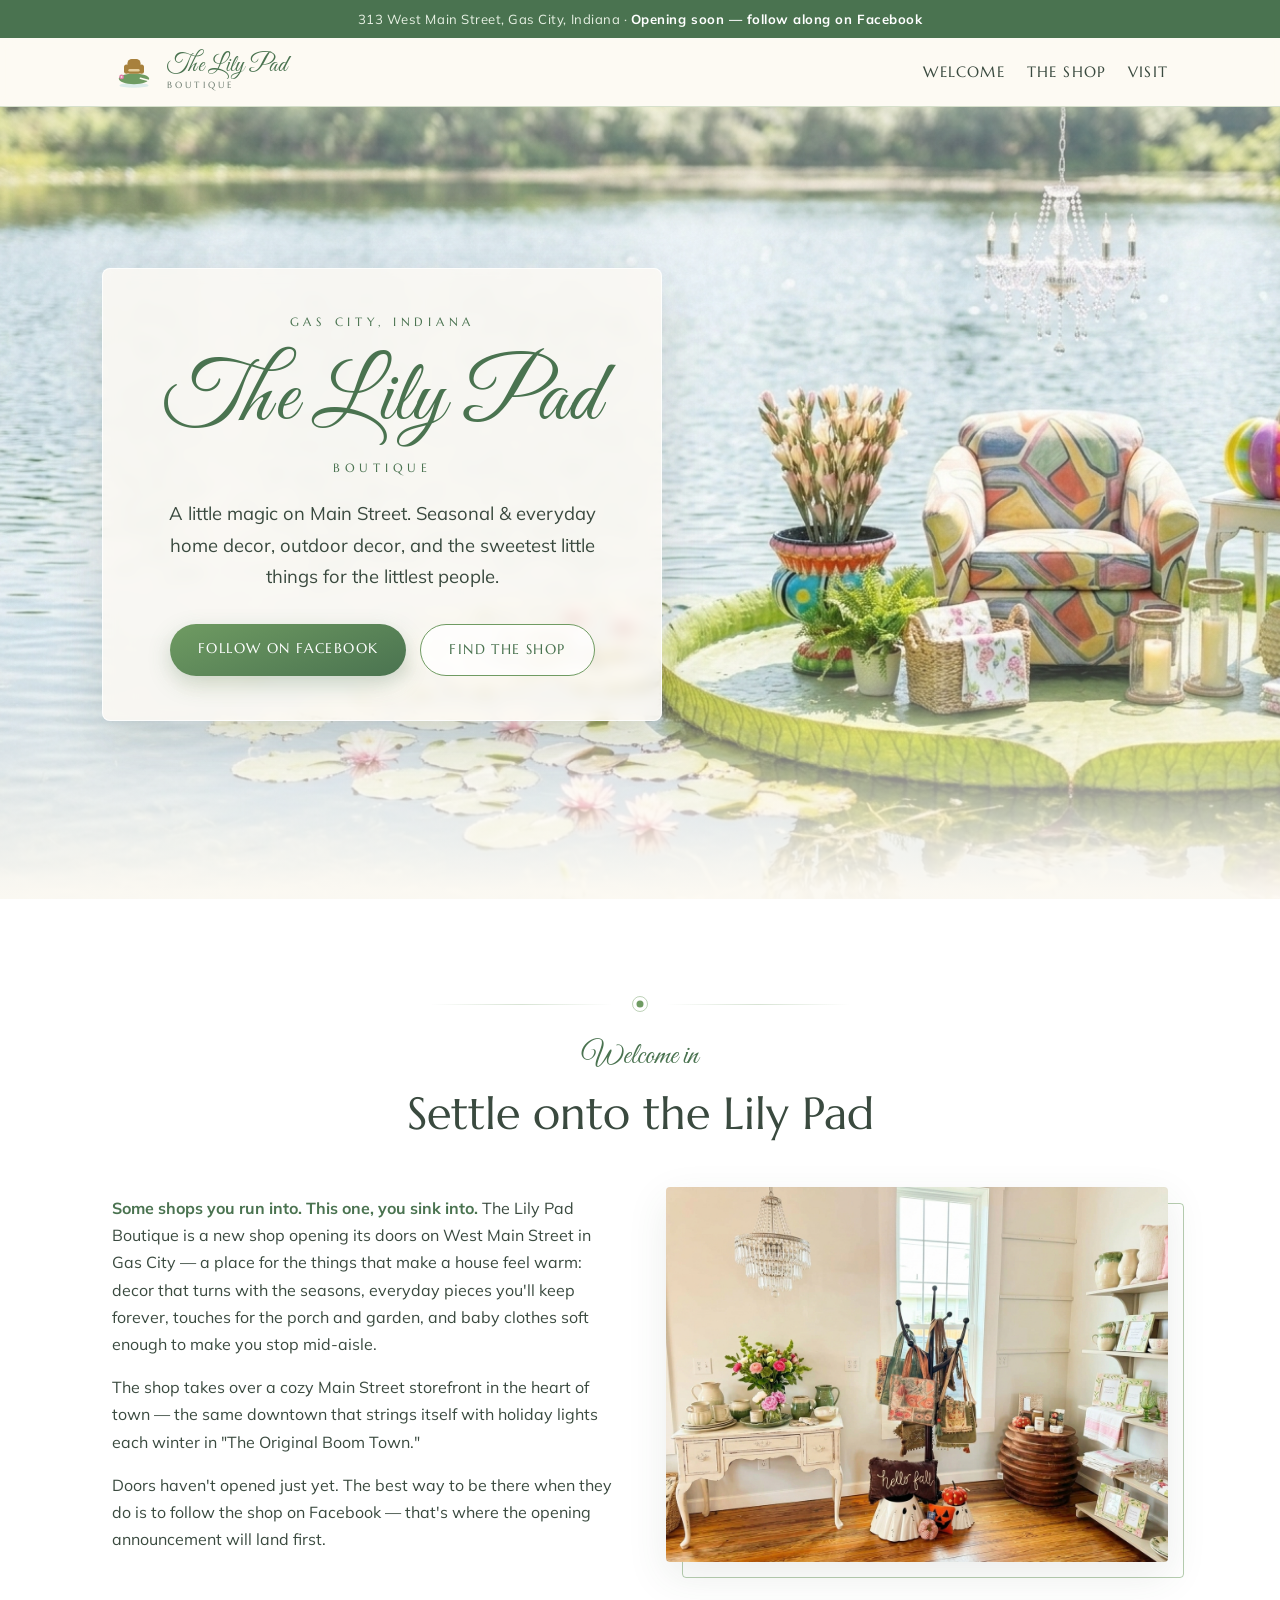
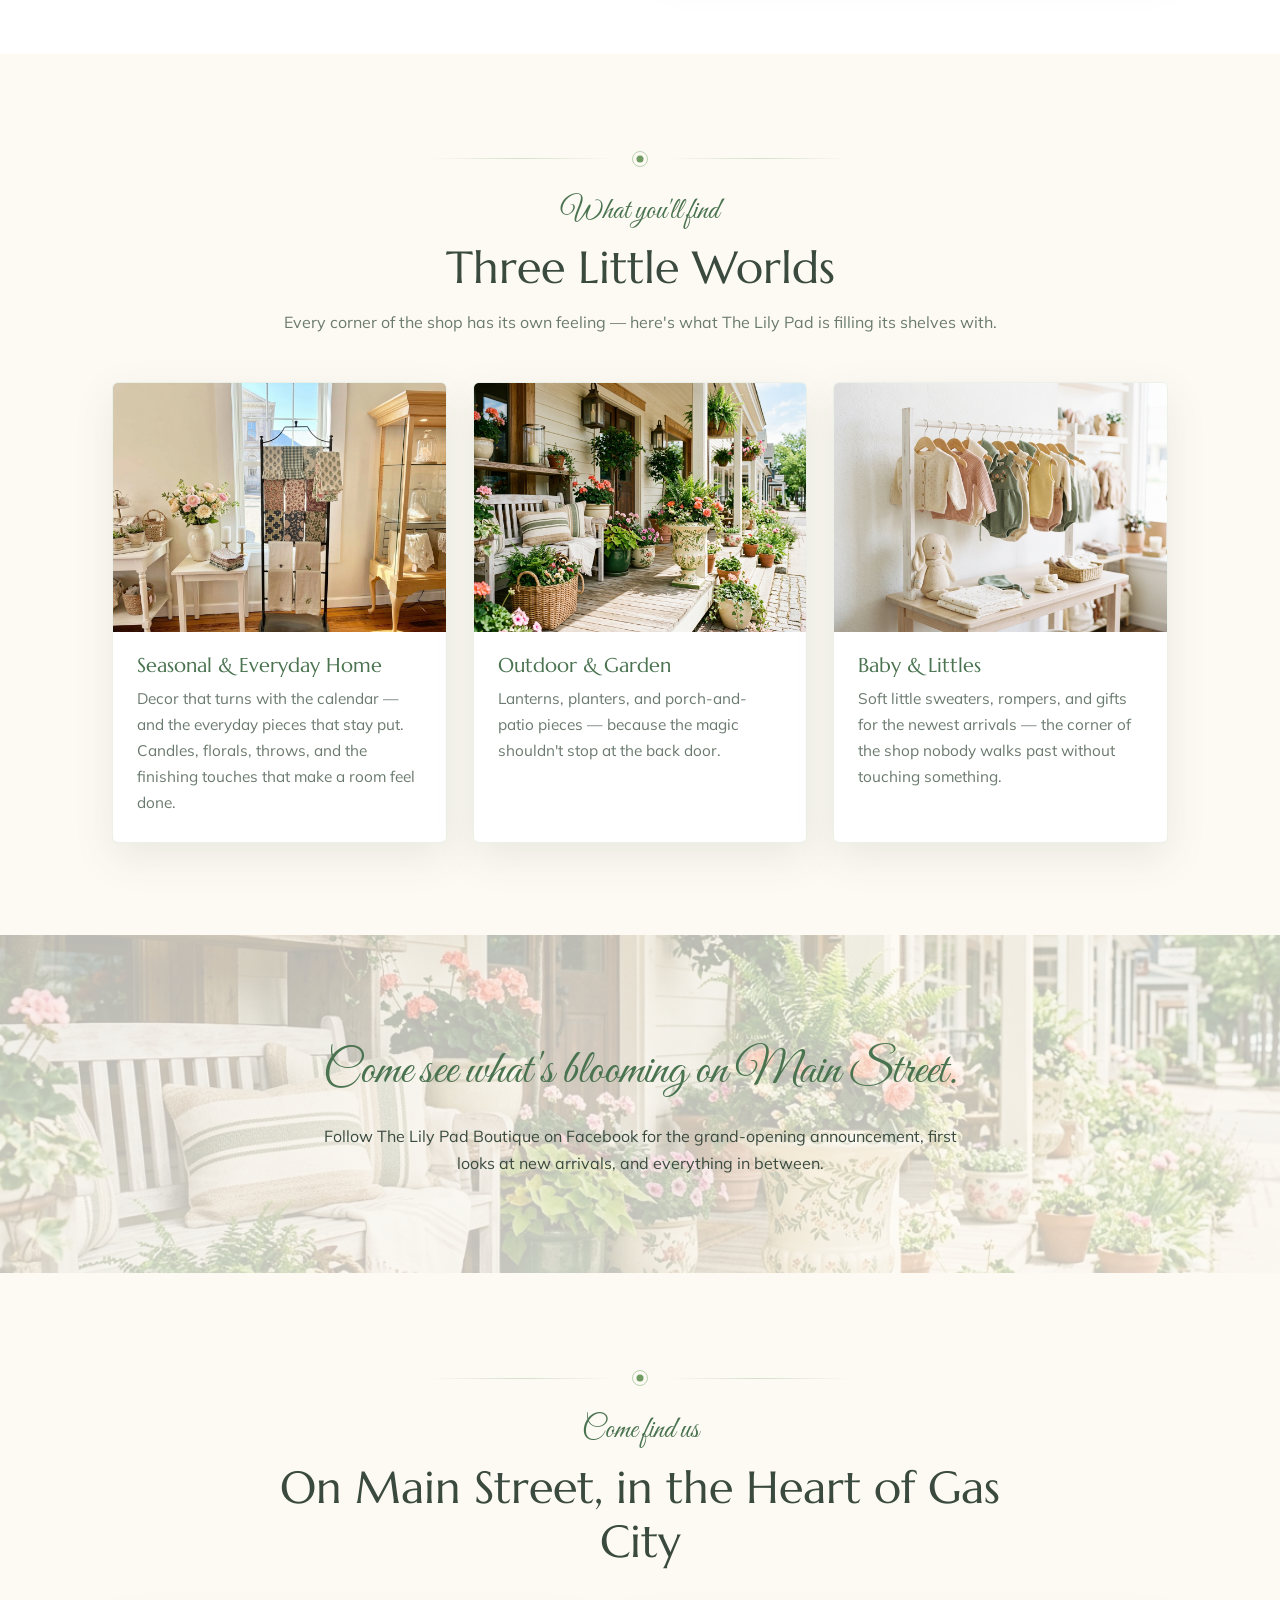
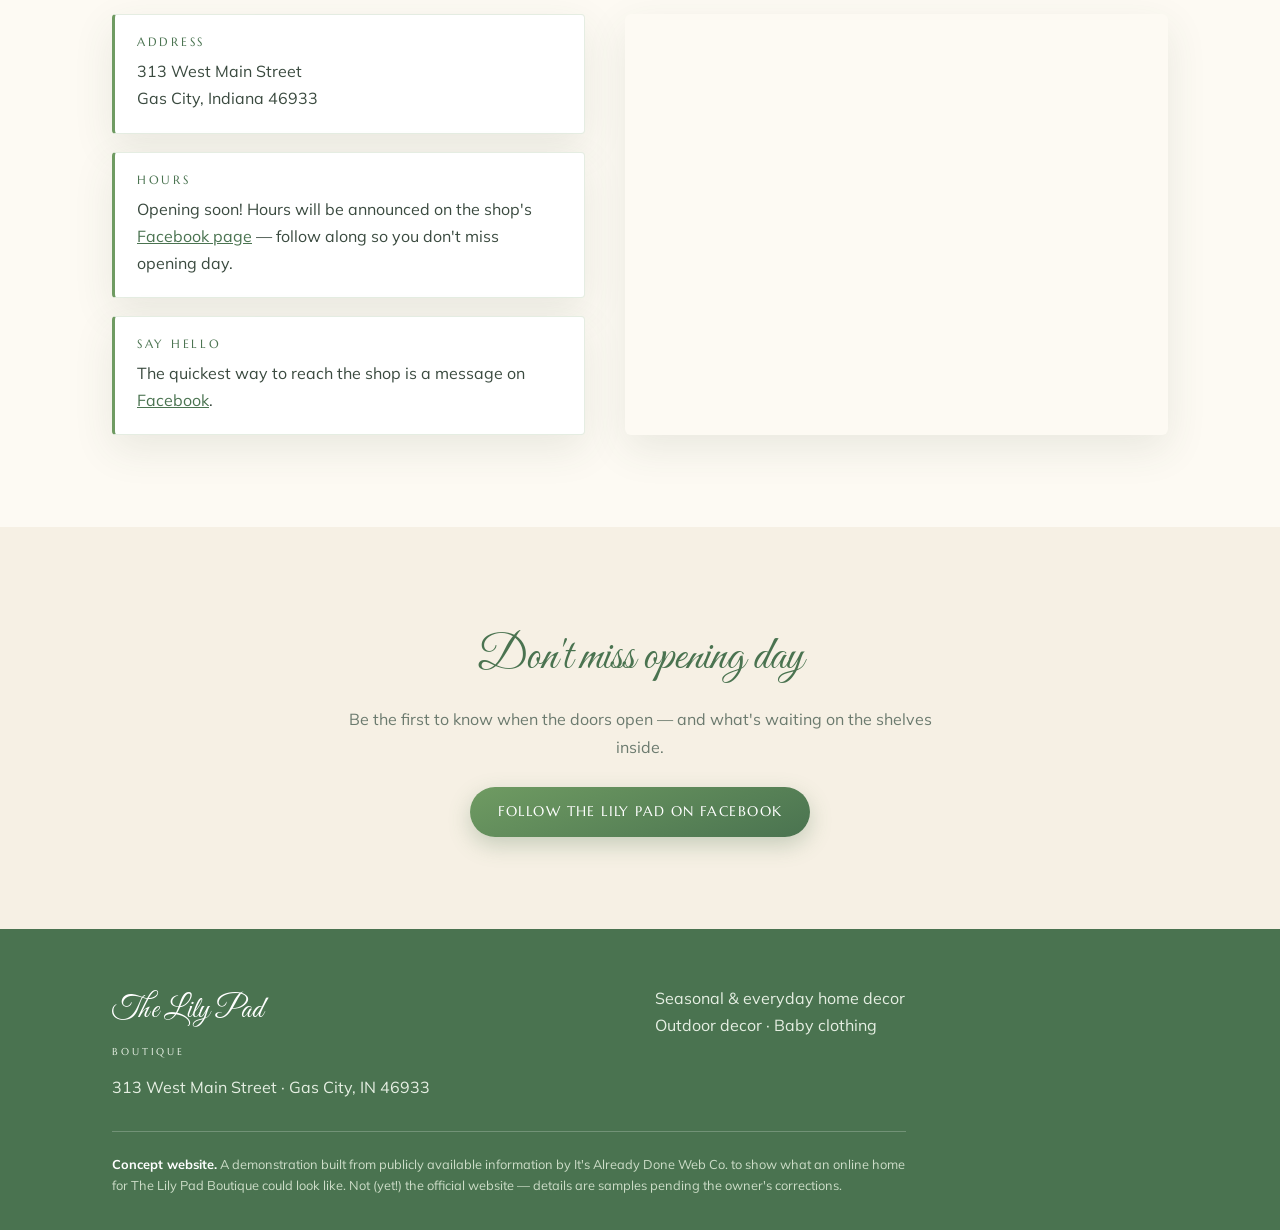
==== light/index.html @ 35f57272 "Add "sunlit pond" light variant at /light/ Second design of the same one-page site for Jennifer to c" ====
<!DOCTYPE html>
<html lang="en">
<head>
<meta charset="UTF-8">
<meta name="viewport" content="width=device-width, initial-scale=1.0">
<meta name="robots" content="noindex, nofollow">
<title>The Lily Pad Boutique — Gas City, Indiana</title>
<meta name="description" content="Seasonal and everyday home decor, outdoor decor, and baby clothing on Main Street in Gas City, Indiana.">
<link rel="preconnect" href="https://fonts.googleapis.com">
<link rel="preconnect" href="https://fonts.gstatic.com" crossorigin>
<link href="https://fonts.googleapis.com/css2?family=Great+Vibes&family=Marcellus&family=Mulish:wght@400;600;700&display=swap" rel="stylesheet">
<link rel="stylesheet" href="css/style.css">
</head>
<body>

<div class="topbar">
  <span class="addr">313 West Main Street, Gas City, Indiana</span><span class="dot" aria-hidden="true">&nbsp;·&nbsp;</span><strong>Opening soon — follow along on Facebook</strong>
</div>

<header class="site">
  <div class="wrap site-inner">
    <a class="brand" href="#top">
      <svg class="brand-mark" width="44" height="44" viewBox="0 0 44 44" fill="none" aria-hidden="true">
        <ellipse cx="22" cy="35.4" rx="14.5" ry="2.4" fill="#bcdde2" opacity=".5"/>
        <path d="M22 23.4c8.4 0 15.2 2.4 15.2 5.4S30.4 34.2 22 34.2 6.8 31.8 6.8 28.8s6.8-5.4 15.2-5.4z" fill="#6f9b62"/>
        <path d="M36.6 30.6 28.4 28.2" stroke="#fdfaf3" stroke-width="1.6" stroke-linecap="round"/>
        <g fill="#a8813c">
          <rect x="15.4" y="9" width="13.2" height="11.6" rx="4.4"/>
          <rect x="12" y="14.6" width="5" height="9.2" rx="2.5"/>
          <rect x="27" y="14.6" width="5" height="9.2" rx="2.5"/>
          <rect x="15.2" y="18.2" width="13.6" height="5.6" rx="2.2"/>
        </g>
        <rect x="16.4" y="19" width="11.2" height="2.4" rx="1.2" fill="#e6cf9d"/>
        <circle cx="9.6" cy="26.9" r="2.4" fill="#e07fa8"/>
        <circle cx="9.6" cy="26.9" r=".9" fill="#f9e2ec"/>
      </svg>
      <span class="brand-name">
        <span class="script">The Lily Pad</span>
        <small>Boutique</small>
      </span>
    </a>
    <nav class="main" aria-label="Main">
      <a href="#story">Welcome</a>
      <a href="#collections">The Shop</a>
      <a href="#visit">Visit</a>
    </nav>
  </div>
</header>

<main id="top">

  <div class="hero">
    <div class="bg" role="img" aria-label="An armchair and home decor arranged on a giant lily pad on a sunlit pond, with a crystal chandelier hanging above"></div>
    <div class="scrim"></div>
    <div class="petals" aria-hidden="true"><i></i><i></i><i></i><i></i><i></i><i></i><i></i></div>
    <div class="hero-inner">
      <p class="kicker">Gas City, Indiana</p>
      <h1><span class="script">The Lily Pad</span></h1>
      <p class="kicker" style="margin-top:6px">Boutique</p>
      <p class="sub">A little magic on Main Street. Seasonal &amp; everyday home decor, outdoor decor, and the sweetest little things for the littlest people.</p>
      <div class="cta-row">
        <a class="btn btn-leaf" href="https://www.facebook.com/61590443773906/" target="_blank" rel="noopener">Follow on Facebook</a>
        <a class="btn btn-ghost" href="#visit">Find the Shop</a>
      </div>
    </div>
  </div>

  <section class="story" id="story">
    <div class="wrap">
      <div class="section-head">
        <div class="flourish" aria-hidden="true">
          <svg width="26" height="26" viewBox="0 0 26 26" fill="none"><circle cx="13" cy="13" r="3.5" fill="#6f9b62"/><circle cx="13" cy="13" r="7.5" stroke="#6f9b62" stroke-opacity=".45"/></svg>
        </div>
        <span class="script">Welcome in</span>
        <h2>Settle onto the Lily Pad</h2>
      </div>
      <div class="story-grid">
        <div class="text">
          <p><strong>Some shops you run into. This one, you sink into.</strong> The Lily Pad Boutique is a new shop opening its doors on West Main Street in Gas City — a place for the things that make a house feel warm: decor that turns with the seasons, everyday pieces you'll keep forever, touches for the porch and garden, and baby clothes soft enough to make you stop mid-aisle.</p>
          <p>The shop takes over a cozy Main Street storefront in the heart of town — the same downtown that strings itself with holiday lights each winter in "The Original Boom Town."</p>
          <p>Doors haven't opened just yet. The best way to be there when they do is to follow the shop on Facebook — that's where the opening announcement will land first.</p>
        </div>
        <div class="framed">
          <img src="assets/light-shop-interior.png" alt="A sunlit boutique interior with cream walls, honey wood floors, a crystal chandelier, and shelves of home decor" width="1200" height="896">
        </div>
      </div>
    </div>
  </section>

  <section class="collections" id="collections">
    <div class="wrap">
      <div class="section-head">
        <div class="flourish" aria-hidden="true">
          <svg width="26" height="26" viewBox="0 0 26 26" fill="none"><circle cx="13" cy="13" r="3.5" fill="#6f9b62"/><circle cx="13" cy="13" r="7.5" stroke="#6f9b62" stroke-opacity=".45"/></svg>
        </div>
        <span class="script">What you'll find</span>
        <h2>Three Little Worlds</h2>
        <p class="lede">Every corner of the shop has its own feeling — here's what The Lily Pad is filling its shelves with.</p>
      </div>
      <div class="cards">
        <article class="card">
          <img src="assets/light-seasonal.png" alt="A rack of folded floral and gingham tea towels beside a vase of pink flowers in bright daylight" width="1200" height="896" loading="lazy">
          <div class="pad-body">
            <h3>Seasonal &amp; Everyday Home</h3>
            <p>Decor that turns with the calendar — and the everyday pieces that stay put. Candles, florals, throws, and the finishing touches that make a room feel done.</p>
          </div>
        </article>
        <article class="card">
          <img src="assets/light-outdoor.png" alt="A sunny front porch with lanterns, potted ferns, flowering planters and a whitewashed bench" width="1200" height="896" loading="lazy">
          <div class="pad-body">
            <h3>Outdoor &amp; Garden</h3>
            <p>Lanterns, planters, and porch-and-patio pieces — because the magic shouldn't stop at the back door.</p>
          </div>
        </article>
        <article class="card">
          <img src="assets/light-baby.png" alt="Baby sweaters and rompers in cream, blush and sage hanging on small wooden hangers" width="1200" height="896" loading="lazy">
          <div class="pad-body">
            <h3>Baby &amp; Littles</h3>
            <p>Soft little sweaters, rompers, and gifts for the newest arrivals — the corner of the shop nobody walks past without touching something.</p>
          </div>
        </article>
      </div>
    </div>
  </section>

  <div class="band">
    <span class="script">Come see what's blooming on Main Street.</span>
    <p>Follow The Lily Pad Boutique on Facebook for the grand-opening announcement, first looks at new arrivals, and everything in between.</p>
  </div>

  <section id="visit">
    <div class="wrap">
      <div class="section-head">
        <div class="flourish" aria-hidden="true">
          <svg width="26" height="26" viewBox="0 0 26 26" fill="none"><circle cx="13" cy="13" r="3.5" fill="#6f9b62"/><circle cx="13" cy="13" r="7.5" stroke="#6f9b62" stroke-opacity=".45"/></svg>
        </div>
        <span class="script">Come find us</span>
        <h2>On Main Street, in the Heart of Gas City</h2>
      </div>
      <div class="visit-grid">
        <div class="visit-info">
          <div class="info-tile">
            <h3>Address</h3>
            <p>313 West Main Street<br>Gas City, Indiana 46933</p>
          </div>
          <div class="info-tile">
            <h3>Hours</h3>
            <p>Opening soon! Hours will be announced on the shop's <a href="https://www.facebook.com/61590443773906/" target="_blank" rel="noopener">Facebook page</a> — follow along so you don't miss opening day.</p>
          </div>
          <div class="info-tile">
            <h3>Say Hello</h3>
            <p>The quickest way to reach the shop is a message on <a href="https://www.facebook.com/61590443773906/" target="_blank" rel="noopener">Facebook</a>.</p>
          </div>
        </div>
        <div class="mapbox">
          <iframe title="Map to The Lily Pad Boutique, 313 W Main St, Gas City, IN" src="https://www.google.com/maps?q=313+W+Main+St,+Gas+City,+IN+46933&output=embed" loading="lazy" referrerpolicy="no-referrer-when-downgrade"></iframe>
        </div>
      </div>
    </div>
  </section>

  <section class="cta-banner">
    <div class="wrap">
      <span class="script">Don't miss opening day</span>
      <p>Be the first to know when the doors open — and what's waiting on the shelves inside.</p>
      <a class="btn btn-leaf" href="https://www.facebook.com/61590443773906/" target="_blank" rel="noopener">Follow The Lily Pad on Facebook</a>
    </div>
  </section>

</main>

<footer>
  <div class="wrap">
    <div class="foot-grid">
      <div>
        <span class="script">The Lily Pad</span><br>
        <small style="font-family:'Marcellus',serif;letter-spacing:.3em;text-transform:uppercase;font-size:.6rem">Boutique</small>
        <p style="margin-top:10px">313 West Main Street · Gas City, IN 46933</p>
      </div>
      <div>
        <p>Seasonal &amp; everyday home decor<br>Outdoor decor · Baby clothing</p>
      </div>
    </div>
    <p class="disclaimer"><strong>Concept website.</strong> A demonstration built from publicly available information by It's Already Done Web Co. to show what an online home for The Lily Pad Boutique could look like. Not (yet!) the official website — details are samples pending the owner's corrections.</p>
  </div>
</footer>

<script data-goatcounter="https://flylow3d.goatcounter.com/count" async src="//gc.zgo.at/count.js"></script>
</body>
</html>
---- light/css/style.css ----
/* The Lily Pad Boutique — "sunlit pond" (LIGHT variant of style #22)
   Same brand, same type family as the twilight version; palette flipped to
   match the real shop: cream walls, honey floors, fresh green, pops of pink.
   Type: Great Vibes (script) + Marcellus (headings) + Mulish (body) — <link> */

:root {
  --cream: #fdfaf3;
  --cream-2: #f6f0e4;
  --paper: #ffffff;
  --ink: #3a4a3f;
  --ink-soft: #6b7a6e;
  --leaf: #6f9b62;
  --leaf-deep: #4a7350;
  --gold: #b8934a;
  --gold-soft: #dcc189;
  --blush: #e07fa8;
  --blush-soft: #f7d9e5;
  --pond: #bcdde2;
  --ink-on-leaf: #ffffff;
  --hairline: rgba(111, 155, 98, .28);
  --shadow: 0 14px 40px rgba(58, 74, 63, .10);
}

* { margin: 0; padding: 0; box-sizing: border-box; }
html { scroll-behavior: smooth; }
body {
  font-family: 'Mulish', system-ui, sans-serif;
  background: var(--cream);
  color: var(--ink);
  line-height: 1.7;
  overflow-x: hidden;
}
img { max-width: 100%; height: auto; display: block; }
a { color: var(--leaf-deep); }

h1, h2, h3 { font-family: 'Marcellus', serif; font-weight: 400; line-height: 1.2; color: var(--ink); }
.script { font-family: 'Great Vibes', cursive; font-weight: 400; color: var(--leaf-deep); }

.wrap { max-width: 1100px; margin: 0 auto; padding: 0 22px; }

/* ---- topbar ---- */
.topbar {
  background: var(--leaf-deep);
  font-size: .82rem;
  letter-spacing: .04em;
  color: #e8f1e4;
  text-align: center;
  padding: 8px 14px;
}
.topbar strong { color: #fff; font-weight: 700; }
.topbar .addr, .topbar strong { display: inline-block; }

/* ---- header ---- */
header.site {
  position: sticky; top: 0; z-index: 50;
  background: rgba(253, 250, 243, .93);
  backdrop-filter: blur(8px);
  border-bottom: 1px solid var(--hairline);
}
/* NB: keep .wrap's 22px side padding — a `12px 0` shorthand here would wipe
   it out and jam the wordmark against the screen edge on phones */
.site-inner { display: flex; align-items: center; justify-content: space-between; gap: 16px; padding: 12px 22px; }
.brand { display: flex; align-items: center; gap: 11px; text-decoration: none; }
.brand-mark { flex: none; }
.brand-name { display: flex; flex-direction: column; line-height: 1.05; }
.brand-name .script { font-size: 1.5rem; }
.brand-name small {
  font-family: 'Marcellus', serif; letter-spacing: .34em; font-size: .58rem;
  color: var(--ink-soft); text-transform: uppercase; margin-top: 2px;
}
nav.main { display: flex; gap: 22px; }
nav.main a {
  font-family: 'Marcellus', serif; font-size: .92rem; letter-spacing: .08em;
  color: var(--ink); text-decoration: none; text-transform: uppercase;
}
nav.main a:hover { color: var(--leaf-deep); }

/* ---- hero ---- */
.hero {
  position: relative; min-height: 88svh;
  display: flex; align-items: center; justify-content: flex-start; text-align: center;
  isolation: isolate; overflow: hidden;
}
.hero .bg {
  position: absolute; inset: 0; z-index: -2;
  background: url('../assets/light-hero-lilypad-chair.png') center 45% / cover no-repeat var(--pond);
}
/* Light touch only — the bright pond scene is the point, so this just softens
   the top edge under the sticky header and melts the bottom into the page. */
.hero .scrim {
  position: absolute; inset: 0; z-index: -1;
  background: linear-gradient(to bottom,
    rgba(253, 250, 243, .42) 0%,
    rgba(253, 250, 243, .06) 22%,
    rgba(253, 250, 243, .06) 66%,
    rgba(253, 250, 243, .97) 99%);
}
/* the headline rides on its own frosted card so the photo stays crisp */
.hero-inner {
  margin: 74px 22px 92px; max-width: 560px;
  /* sits in the open water on the left so the armchair stays visible */
  margin-left: clamp(22px, 8vw, 150px);
  padding: 42px 40px 44px;
  background: rgba(253, 250, 243, .84);
  backdrop-filter: blur(7px);
  border: 1px solid rgba(255, 255, 255, .85);
  border-radius: 8px;
  box-shadow: 0 18px 50px rgba(58, 74, 63, .18);
}
.hero .kicker {
  font-family: 'Marcellus', serif; letter-spacing: .38em; text-transform: uppercase;
  font-size: .78rem; color: var(--leaf-deep); margin-bottom: 16px;
}
.hero h1 { font-size: clamp(2.8rem, 7.2vw, 4.8rem); }
.hero h1 .script {
  display: block; font-size: 1.12em; color: var(--leaf-deep);
}
.hero .sub {
  margin: 20px auto 0; max-width: 34em; color: var(--ink);
  font-size: clamp(1rem, 2.4vw, 1.15rem);
}
.hero .cta-row { margin-top: 32px; display: flex; gap: 14px; justify-content: center; flex-wrap: wrap; }

.btn {
  display: inline-block; text-decoration: none;
  font-family: 'Marcellus', serif; letter-spacing: .1em; text-transform: uppercase;
  font-size: .88rem; padding: 13px 28px; border-radius: 999px;
  transition: transform .18s ease, box-shadow .18s ease, background .18s ease;
}
.btn-leaf {
  background: linear-gradient(160deg, var(--leaf), var(--leaf-deep));
  color: var(--ink-on-leaf); box-shadow: 0 8px 22px rgba(74, 115, 80, .28);
}
.btn-leaf:hover { transform: translateY(-2px); box-shadow: 0 12px 28px rgba(74, 115, 80, .34); }
.btn-ghost { border: 1px solid var(--leaf); color: var(--leaf-deep); background: rgba(255, 255, 255, .72); }
.btn-ghost:hover { background: #fff; border-color: var(--leaf-deep); transform: translateY(-2px); }

/* drifting petals — the daylight answer to the twilight fireflies */
.petals { position: absolute; inset: 0; z-index: 0; pointer-events: none; overflow: hidden; }
.petals i {
  position: absolute; width: 11px; height: 8px;
  background: var(--blush-soft);
  border-radius: 60% 40% 55% 45% / 60% 60% 40% 40%;
  opacity: 0;
  animation: float 13s ease-in-out infinite;
}
.petals i:nth-child(1) { left: 10%; top: 22%; animation-delay: 0s; }
.petals i:nth-child(2) { left: 24%; top: 58%; animation-delay: 2.4s; }
.petals i:nth-child(3) { left: 41%; top: 16%; animation-delay: 4.6s; }
.petals i:nth-child(4) { left: 60%; top: 50%; animation-delay: 1.3s; }
.petals i:nth-child(5) { left: 76%; top: 26%; animation-delay: 6.1s; }
.petals i:nth-child(6) { left: 88%; top: 60%; animation-delay: 8.3s; }
.petals i:nth-child(7) { left: 6%; top: 72%; animation-delay: 10.2s; }
@keyframes float {
  0%, 100% { opacity: 0; transform: translate(0, 0) rotate(0deg); }
  15% { opacity: .85; }
  55% { opacity: .6; transform: translate(26px, 34px) rotate(120deg); }
  85% { opacity: .3; transform: translate(44px, 72px) rotate(210deg); }
}
@media (prefers-reduced-motion: reduce) {
  .petals i { animation: none; opacity: .45; }
  .btn:hover { transform: none; }
  html { scroll-behavior: auto; }
}

/* ---- section furniture ---- */
section { padding: 92px 0; }
.section-head { text-align: center; max-width: 720px; margin: 0 auto 46px; }
.section-head .script { display: block; font-size: 1.9rem; margin-bottom: 4px; }
.section-head h2 { font-size: clamp(1.9rem, 4.4vw, 2.8rem); }
.section-head .lede { margin-top: 14px; color: var(--ink-soft); }

.flourish {
  display: flex; align-items: center; gap: 14px; justify-content: center;
  margin: 0 auto 14px; max-width: 420px; color: var(--leaf);
}
.flourish::before, .flourish::after {
  content: ""; flex: 1; height: 1px;
  background: linear-gradient(to right, transparent, var(--hairline), transparent);
}

/* ---- story ---- */
.story { background: var(--paper); }
.story-grid { display: grid; grid-template-columns: 1fr 1fr; gap: 52px; align-items: center; }
.story .text p + p { margin-top: 16px; }
.story .text strong { color: var(--leaf-deep); }
.framed { position: relative; }
.framed img { position: relative; z-index: 1; border-radius: 4px; box-shadow: var(--shadow); }
/* offset accent rule — must sit above the section background but under the
   photo, so keep it at z-index 0; at -1 it drops behind the section's own
   paper fill and never shows */
.framed::after {
  content: ""; position: absolute; inset: 16px -16px -16px 16px;
  border: 1px solid var(--leaf); opacity: .5; border-radius: 4px; z-index: 0;
}

/* ---- collections ---- */
.cards { display: grid; grid-template-columns: repeat(3, 1fr); gap: 26px; }
.card {
  background: var(--paper); border-radius: 6px; overflow: hidden;
  box-shadow: var(--shadow); border: 1px solid rgba(111, 155, 98, .14);
  transition: transform .2s ease, box-shadow .2s ease;
}
.card:hover { transform: translateY(-4px); box-shadow: 0 20px 46px rgba(58, 74, 63, .15); }
.card .pad-body { padding: 22px 24px 26px; }
.card h3 { font-size: 1.25rem; margin-bottom: 8px; color: var(--leaf-deep); }
.card p { color: var(--ink-soft); font-size: .96rem; }
@media (prefers-reduced-motion: reduce) { .card:hover { transform: none; } }

/* ---- band ---- */
.band {
  position: relative; text-align: center; padding: 96px 22px;
  background: linear-gradient(rgba(253, 250, 243, .74), rgba(253, 250, 243, .78)),
              url('../assets/light-outdoor.png') center 55% / cover no-repeat var(--cream-2);
}
.band .script { display: block; font-size: clamp(2rem, 5vw, 3rem); margin-bottom: 10px; }
.band p { max-width: 40em; margin: 0 auto; color: var(--ink); }

/* ---- visit ---- */
.visit-grid { display: grid; grid-template-columns: 1fr 1.15fr; gap: 40px; }
.info-tile {
  background: var(--paper); border: 1px solid rgba(111, 155, 98, .18);
  border-left: 3px solid var(--leaf); border-radius: 4px;
  padding: 20px 22px; box-shadow: var(--shadow);
}
.info-tile + .info-tile { margin-top: 18px; }
.info-tile h3 {
  font-size: .78rem; letter-spacing: .22em; text-transform: uppercase;
  color: var(--leaf-deep); margin-bottom: 8px;
}
.mapbox { border-radius: 6px; overflow: hidden; box-shadow: var(--shadow); min-height: 340px; }
.mapbox iframe { width: 100%; height: 100%; min-height: 340px; border: 0; display: block; }

/* ---- closing CTA ---- */
.cta-banner { background: var(--cream-2); text-align: center; }
.cta-banner .script { display: block; font-size: clamp(2rem, 5vw, 2.9rem); margin-bottom: 8px; }
.cta-banner p { max-width: 38em; margin: 0 auto 26px; color: var(--ink-soft); }

/* ---- footer ---- */
footer { background: var(--leaf-deep); color: #e6efe3; padding: 56px 0 34px; }
footer .script { color: #fff; font-size: 1.9rem; }
footer a { color: #fff; }
.foot-grid { display: grid; grid-template-columns: 1fr 1fr; gap: 30px; margin-bottom: 30px; }
footer .disclaimer {
  border-top: 1px solid rgba(255, 255, 255, .22); padding-top: 22px;
  font-size: .8rem; line-height: 1.65; color: #cdddc8; max-width: 62em;
}
footer .disclaimer strong { color: #fff; }

/* ---- responsive ---- */
@media (max-width: 900px) {
  .cards { grid-template-columns: 1fr; }
  .story-grid, .visit-grid, .foot-grid { grid-template-columns: 1fr; }
  .framed::after { display: none; }
  nav.main { display: none; }
  section { padding: 64px 0; }
  /* stack the topbar into two clean lines instead of orphaning a word */
  .topbar .addr, .topbar strong { display: block; }
  .topbar .dot { display: none; }
  /* portrait crop: pan right so the armchair vignette stays in frame */
  .hero { justify-content: center; }
  .hero .bg { background-position: 74% 46%; }
  .hero-inner { margin-left: 22px; padding: 34px 26px 36px; }
}
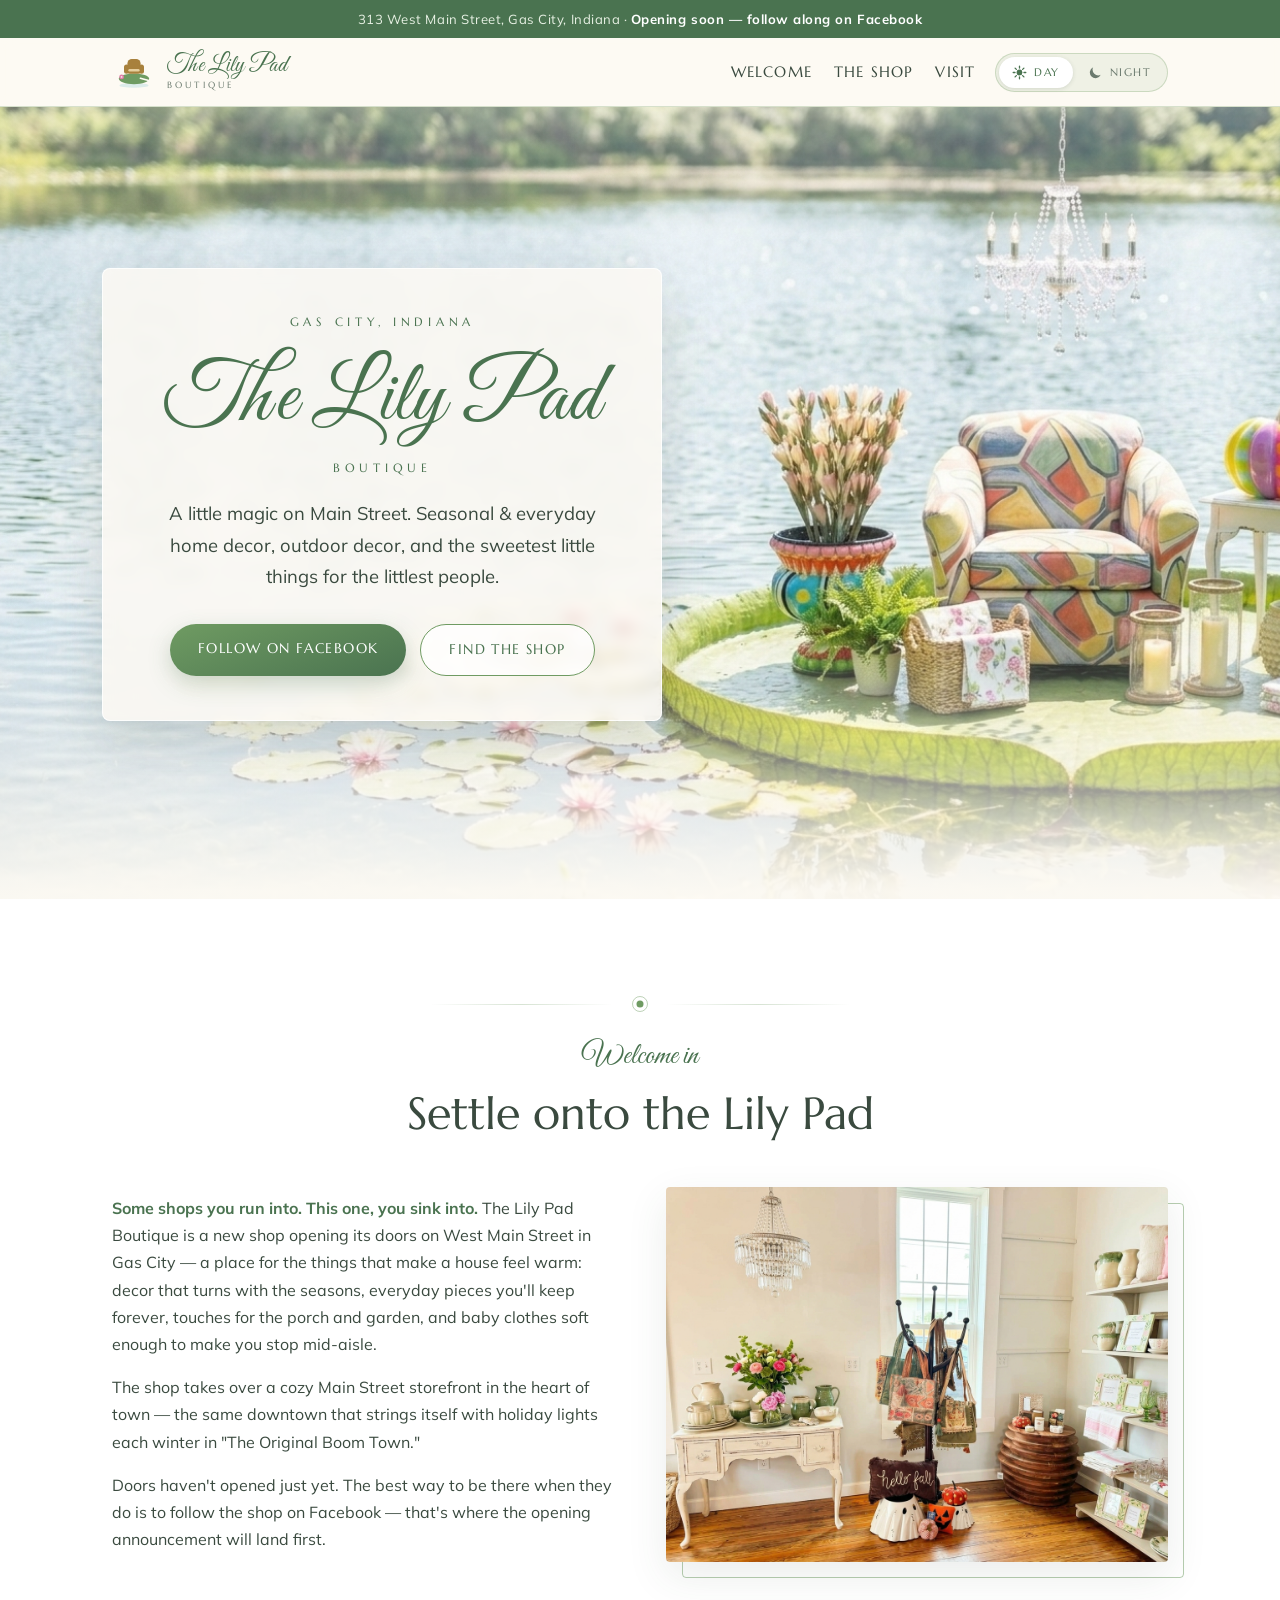
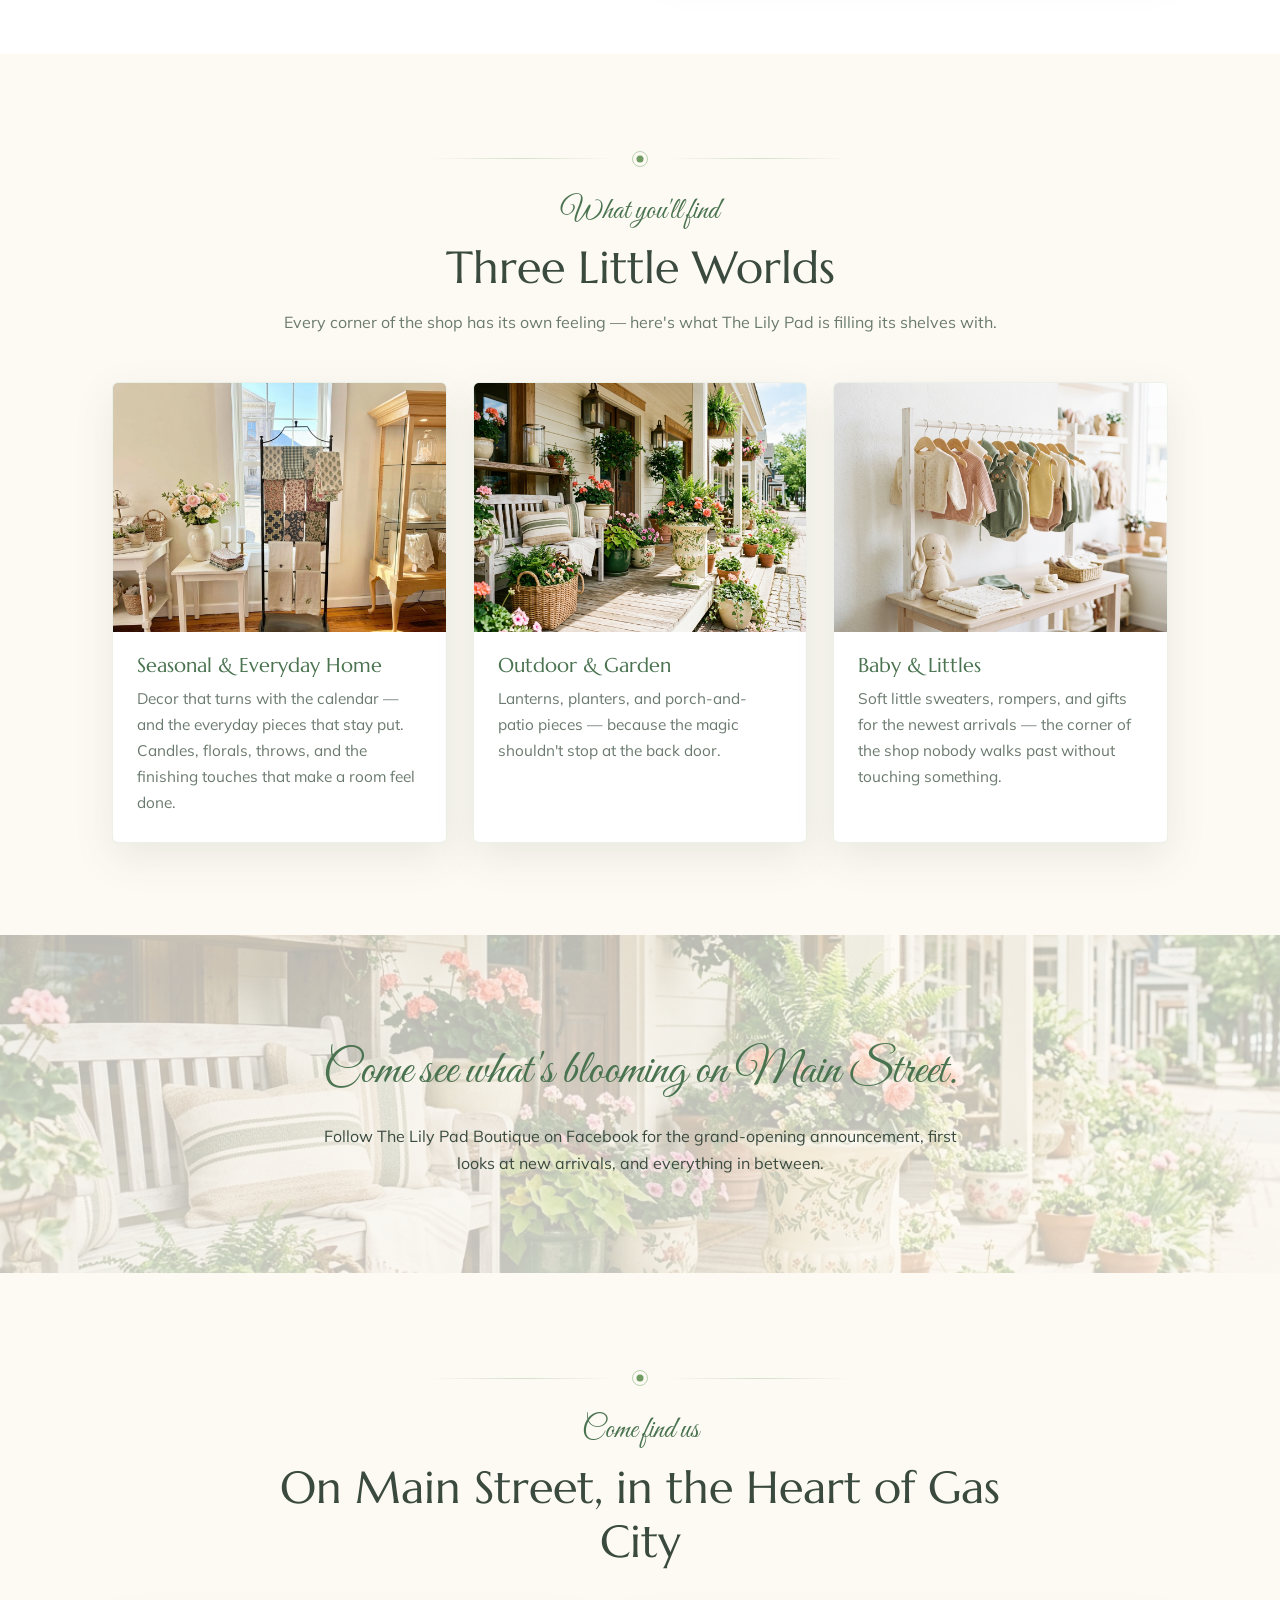
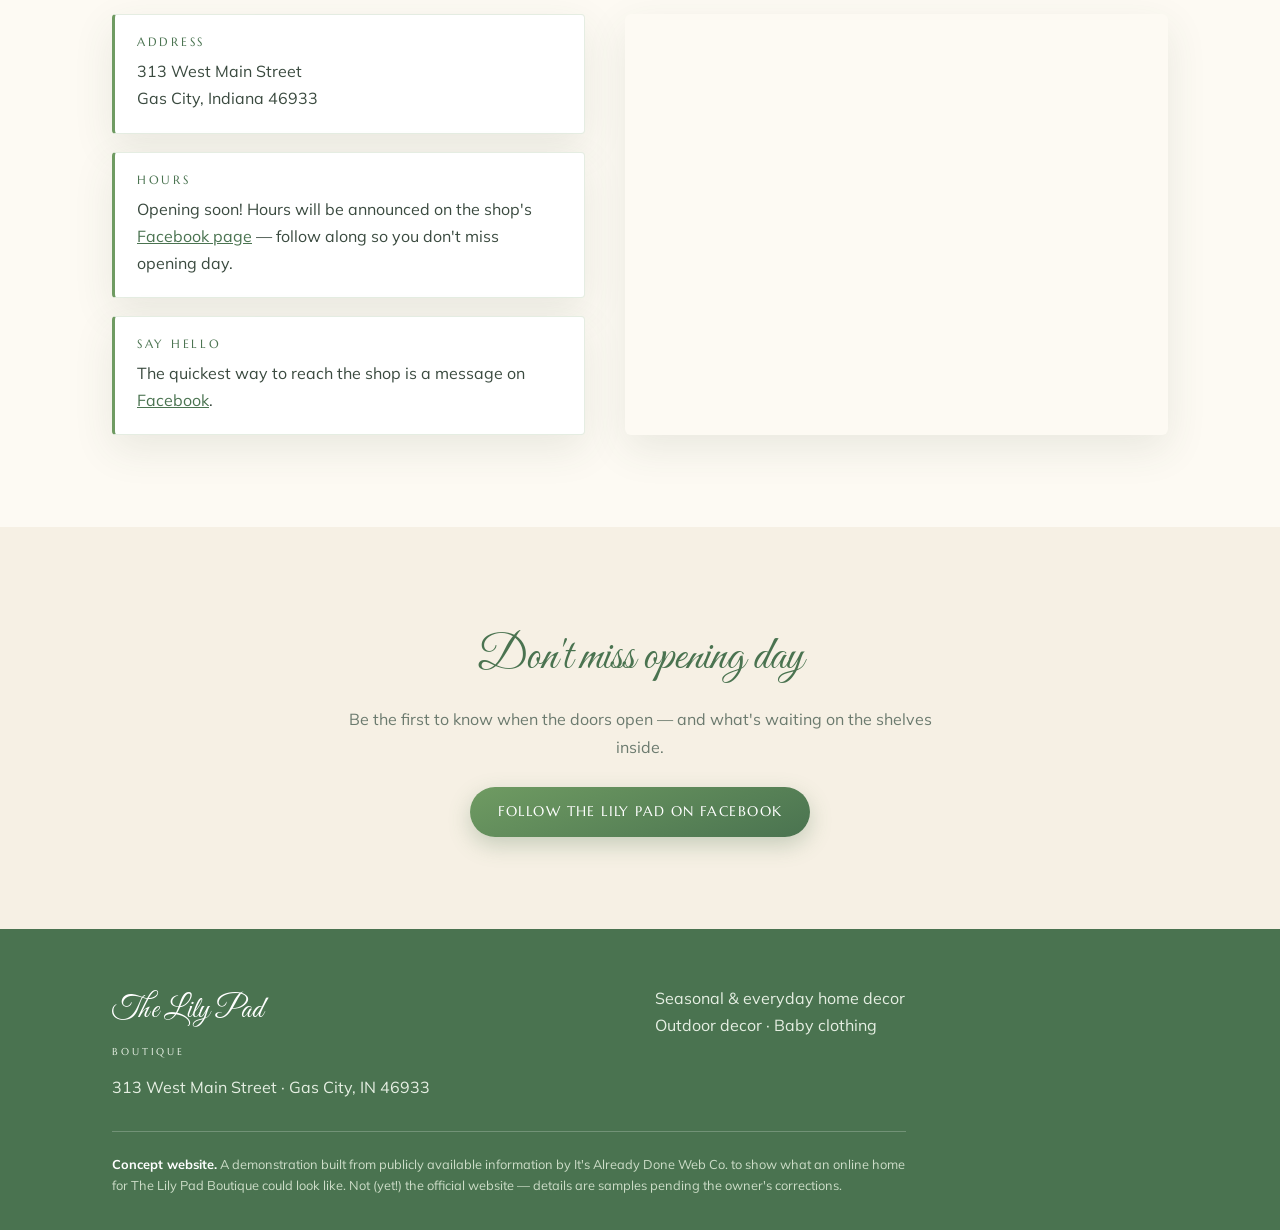
==== commit 0f51c8a2: "Add a Day / Night toggle linking the two designs A pill control in the header of both pages with a s" ====
--- a/light/index.html
+++ b/light/index.html
@@ -39,11 +39,17 @@
         <small>Boutique</small>
       </span>
     </a>
-    <nav class="main" aria-label="Main">
-      <a href="#story">Welcome</a>
-      <a href="#collections">The Shop</a>
-      <a href="#visit">Visit</a>
-    </nav>
+    <div class="site-right">
+      <nav class="main" aria-label="Main">
+        <a href="#story">Welcome</a>
+        <a href="#collections">The Shop</a>
+        <a href="#visit">Visit</a>
+      </nav>
+      <div class="daynight" role="group" aria-label="Choose how the site looks">
+        <span class="dn-opt is-on" aria-current="true"><svg class="dn-ico" viewBox="0 0 16 16" aria-hidden="true"><circle cx="8" cy="8" r="3.1" fill="currentColor"/><g stroke="currentColor" stroke-width="1.4" stroke-linecap="round"><path d="M8 1.3v1.9M8 12.8v1.9M1.3 8h1.9M12.8 8h1.9M3.3 3.3l1.35 1.35M11.35 11.35l1.35 1.35M12.7 3.3l-1.35 1.35M4.65 11.35 3.3 12.7"/></g></svg><span class="dn-label">Day</span></span>
+        <a class="dn-opt" href="../" title="Switch to the night version"><svg class="dn-ico" viewBox="0 0 16 16" aria-hidden="true"><path d="M13.6 10.5A6.1 6.1 0 0 1 5.5 2.4a6.1 6.1 0 1 0 8.1 8.1z" fill="currentColor"/></svg><span class="dn-label">Night</span></a>
+      </div>
+    </div>
   </div>
 </header>
 
--- a/light/css/style.css
+++ b/light/css/style.css
@@ -247,12 +247,37 @@
 }
 footer .disclaimer strong { color: #fff; }
 
+
+
+/* ---- day/night toggle ---- */
+.site-right { display: flex; align-items: center; gap: 20px; }
+.daynight {
+  display: inline-flex; align-items: center; gap: 2px;
+  border-radius: 999px; padding: 3px; flex: none;
+}
+.dn-opt {
+  display: inline-flex; align-items: center; gap: 7px;
+  font-family: 'Marcellus', serif; font-size: .7rem; letter-spacing: .13em;
+  text-transform: uppercase; text-decoration: none; white-space: nowrap;
+  padding: 6px 13px; border-radius: 999px;
+  transition: background .18s ease, color .18s ease;
+}
+.dn-ico { width: 15px; height: 15px; flex: none; }
+.daynight { background: rgba(111, 155, 98, .10); border: 1px solid var(--hairline); }
+.dn-opt { color: var(--ink-soft); }
+a.dn-opt:hover { color: var(--leaf-deep); background: rgba(255, 255, 255, .6); }
+.dn-opt.is-on { background: var(--paper); color: var(--leaf-deep); box-shadow: 0 1px 4px rgba(58, 74, 63, .16); }
+
 /* ---- responsive ---- */
 @media (max-width: 900px) {
   .cards { grid-template-columns: 1fr; }
   .story-grid, .visit-grid, .foot-grid { grid-template-columns: 1fr; }
   .framed::after { display: none; }
   nav.main { display: none; }
+  /* icons only — the labels don't fit beside the wordmark on a phone */
+  .dn-label { display: none; }
+  .dn-opt { padding: 7px 10px; }
+  .site-right { gap: 0; }
   section { padding: 64px 0; }
   /* stack the topbar into two clean lines instead of orphaning a word */
   .topbar .addr, .topbar strong { display: block; }
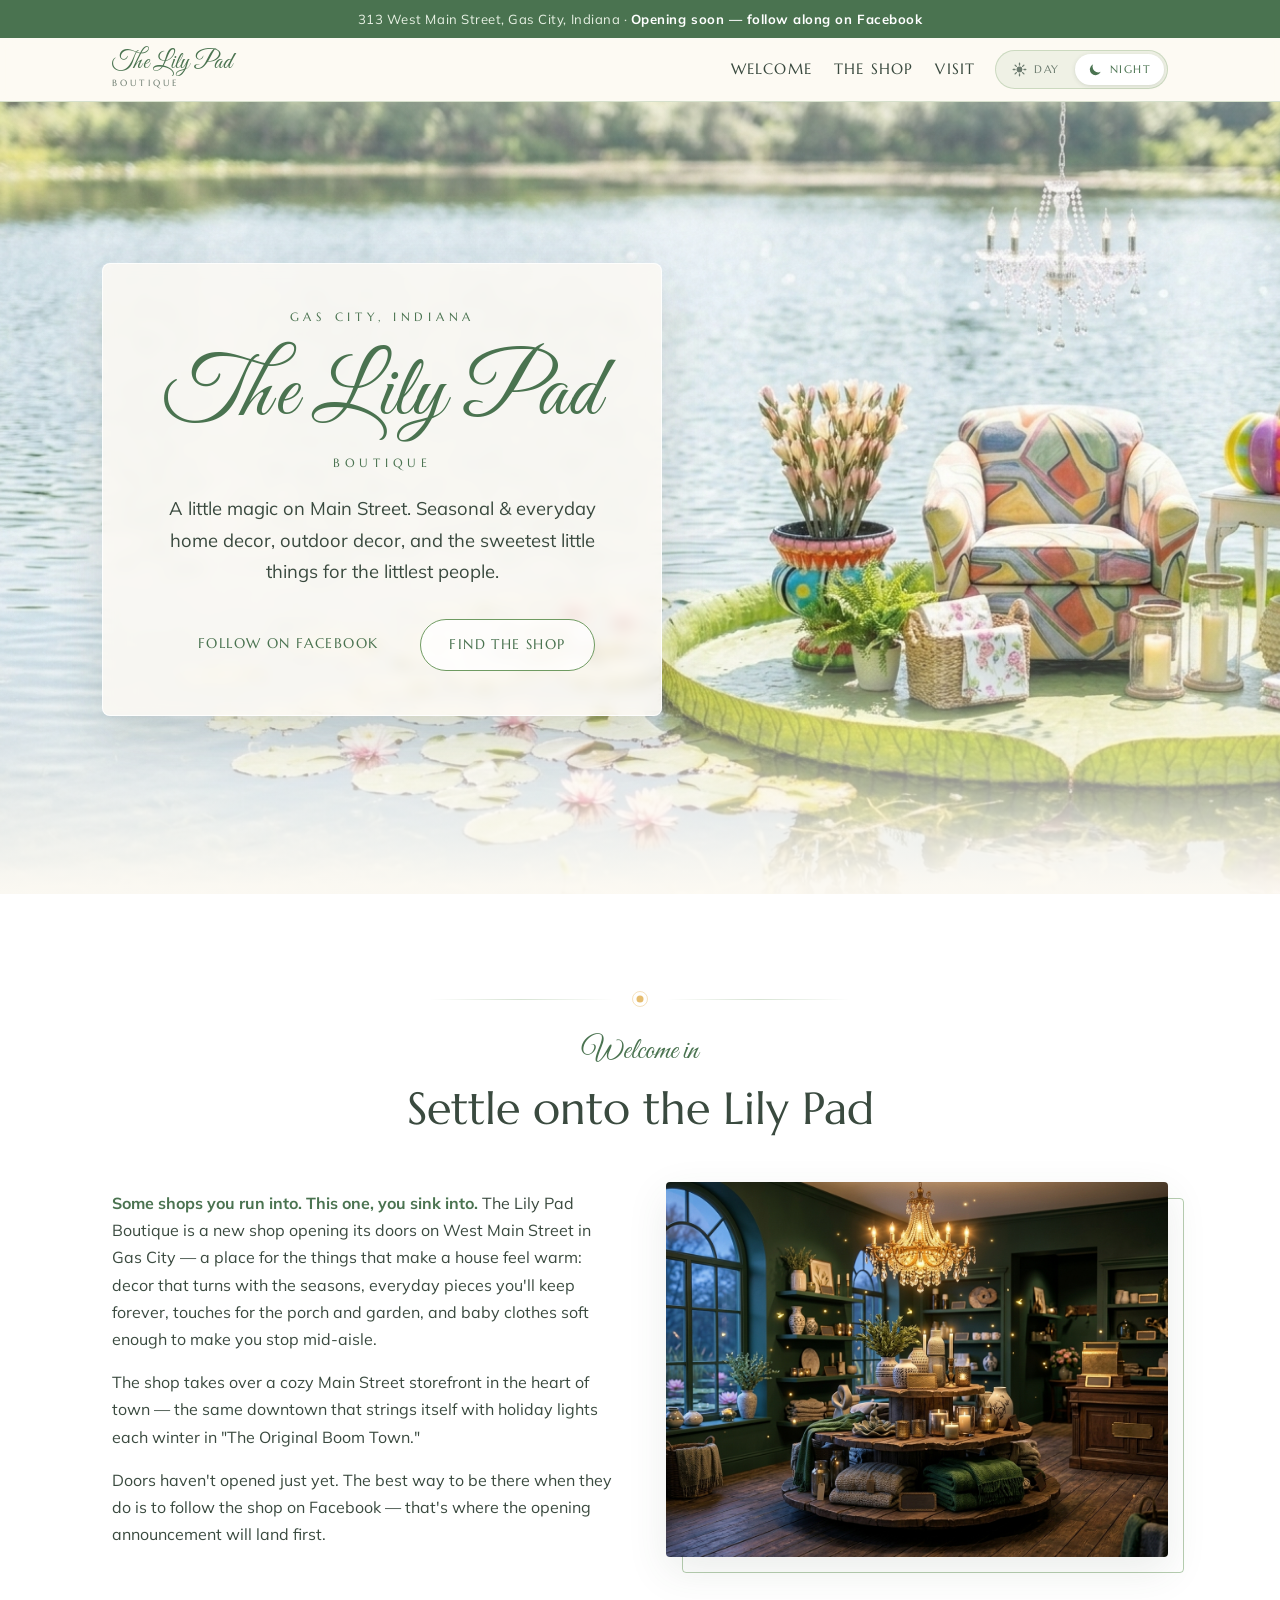
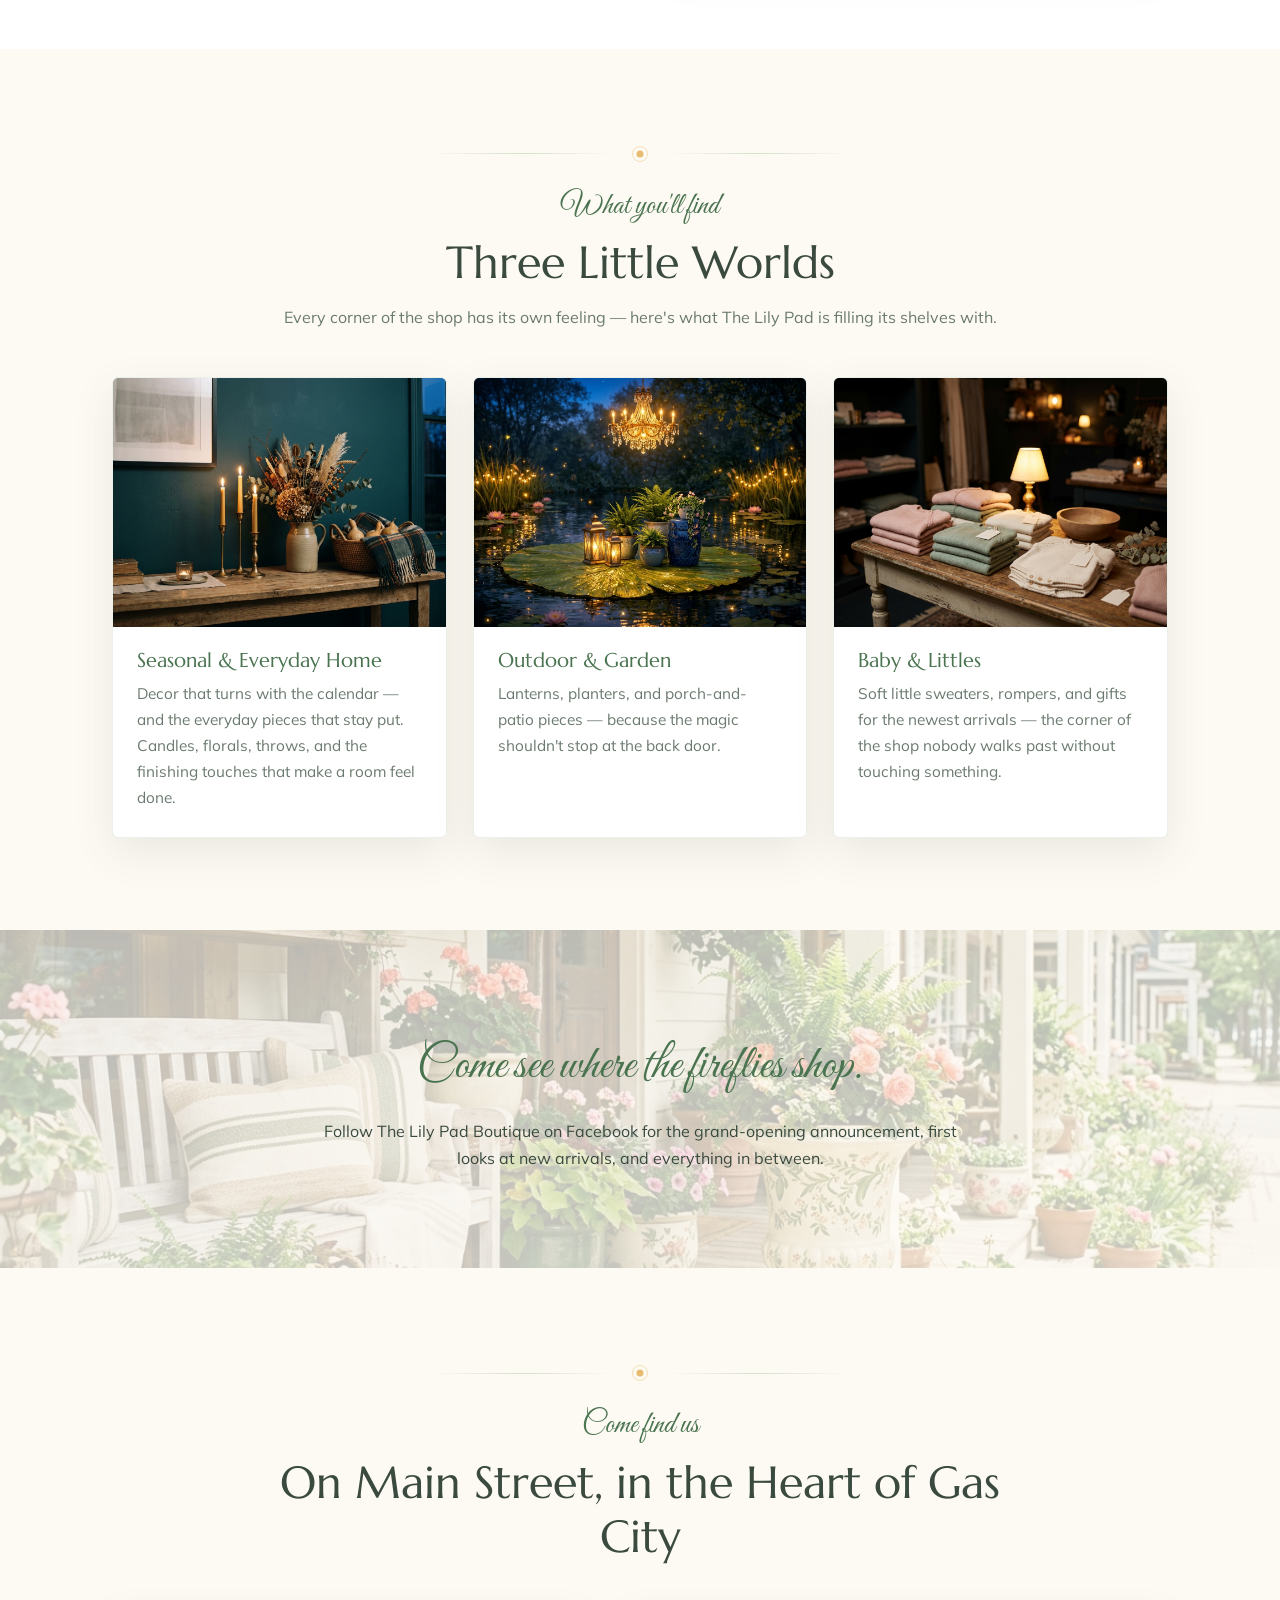
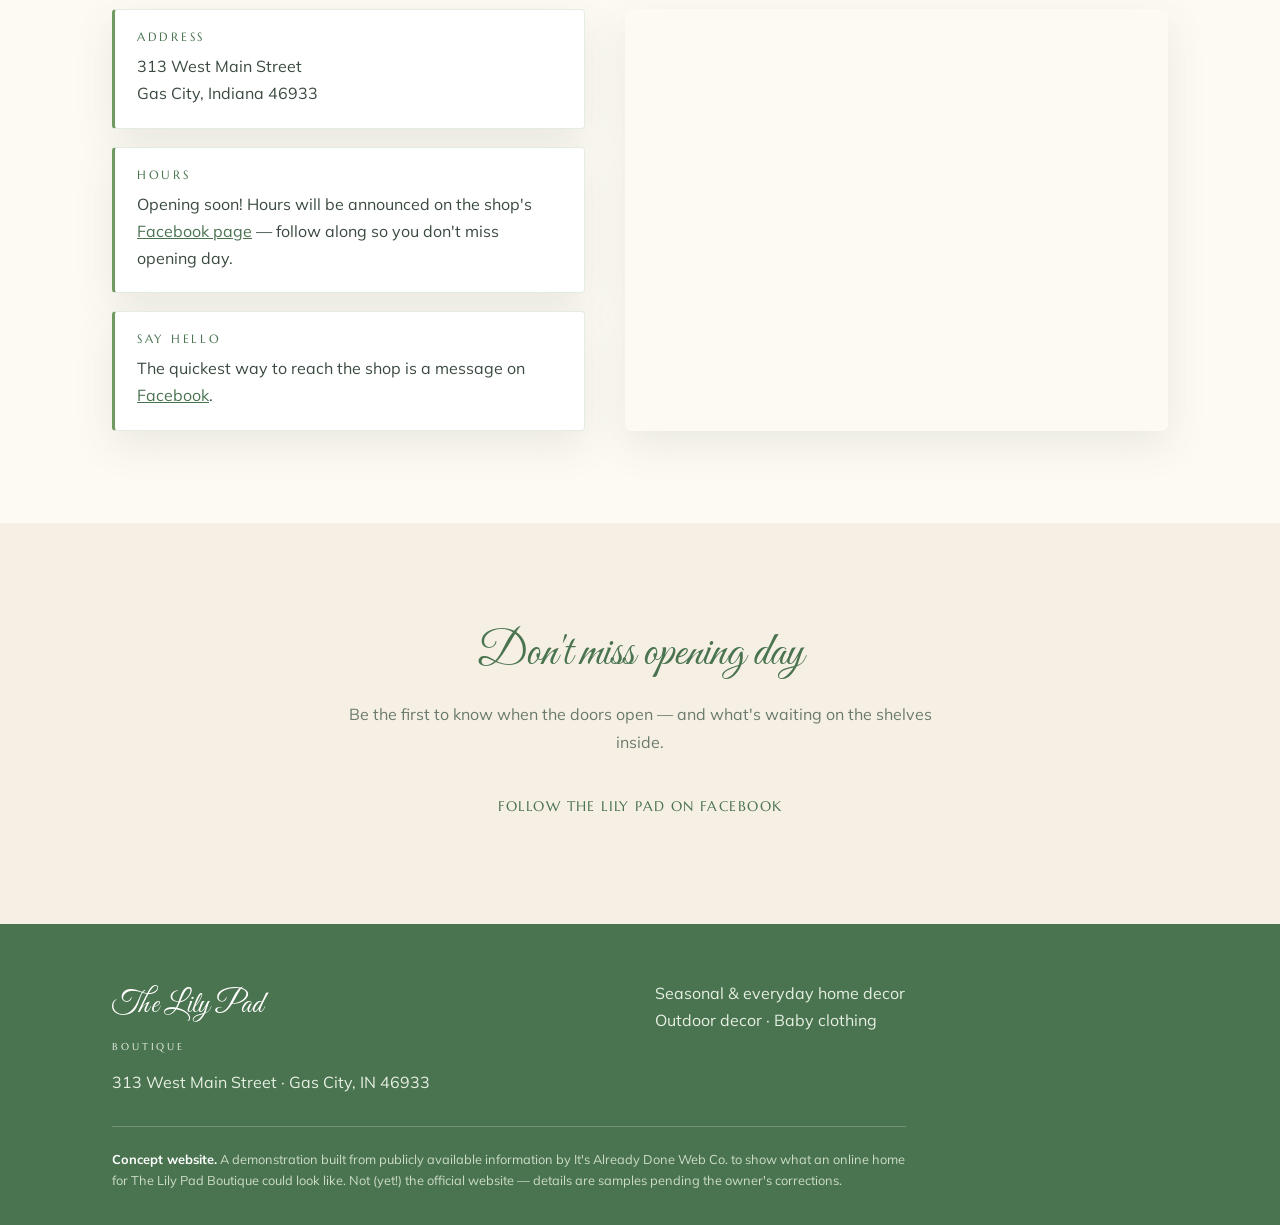
==== commit 3d02060a: "Serve the day version at the site root, twilight at /night/ Joe's call ahead of pointing thelilypadb" ====
--- a/light/index.html
+++ b/light/index.html
@@ -2,195 +2,15 @@
 <html lang="en">
 <head>
 <meta charset="UTF-8">
-<meta name="viewport" content="width=device-width, initial-scale=1.0">
 <meta name="robots" content="noindex, nofollow">
+<meta http-equiv="refresh" content="0; url=../">
+<link rel="canonical" href="../">
 <title>The Lily Pad Boutique — Gas City, Indiana</title>
-<meta name="description" content="Seasonal and everyday home decor, outdoor decor, and baby clothing on Main Street in Gas City, Indiana.">
-<link rel="preconnect" href="https://fonts.googleapis.com">
-<link rel="preconnect" href="https://fonts.gstatic.com" crossorigin>
-<link href="https://fonts.googleapis.com/css2?family=Great+Vibes&family=Marcellus&family=Mulish:wght@400;600;700&display=swap" rel="stylesheet">
-<link rel="stylesheet" href="css/style.css">
 </head>
 <body>
-
-<div class="topbar">
-  <span class="addr">313 West Main Street, Gas City, Indiana</span><span class="dot" aria-hidden="true">&nbsp;·&nbsp;</span><strong>Opening soon — follow along on Facebook</strong>
-</div>
-
-<header class="site">
-  <div class="wrap site-inner">
-    <a class="brand" href="#top">
-      <svg class="brand-mark" width="44" height="44" viewBox="0 0 44 44" fill="none" aria-hidden="true">
-        <ellipse cx="22" cy="35.4" rx="14.5" ry="2.4" fill="#bcdde2" opacity=".5"/>
-        <path d="M22 23.4c8.4 0 15.2 2.4 15.2 5.4S30.4 34.2 22 34.2 6.8 31.8 6.8 28.8s6.8-5.4 15.2-5.4z" fill="#6f9b62"/>
-        <path d="M36.6 30.6 28.4 28.2" stroke="#fdfaf3" stroke-width="1.6" stroke-linecap="round"/>
-        <g fill="#a8813c">
-          <rect x="15.4" y="9" width="13.2" height="11.6" rx="4.4"/>
-          <rect x="12" y="14.6" width="5" height="9.2" rx="2.5"/>
-          <rect x="27" y="14.6" width="5" height="9.2" rx="2.5"/>
-          <rect x="15.2" y="18.2" width="13.6" height="5.6" rx="2.2"/>
-        </g>
-        <rect x="16.4" y="19" width="11.2" height="2.4" rx="1.2" fill="#e6cf9d"/>
-        <circle cx="9.6" cy="26.9" r="2.4" fill="#e07fa8"/>
-        <circle cx="9.6" cy="26.9" r=".9" fill="#f9e2ec"/>
-      </svg>
-      <span class="brand-name">
-        <span class="script">The Lily Pad</span>
-        <small>Boutique</small>
-      </span>
-    </a>
-    <div class="site-right">
-      <nav class="main" aria-label="Main">
-        <a href="#story">Welcome</a>
-        <a href="#collections">The Shop</a>
-        <a href="#visit">Visit</a>
-      </nav>
-      <div class="daynight" role="group" aria-label="Choose how the site looks">
-        <span class="dn-opt is-on" aria-current="true"><svg class="dn-ico" viewBox="0 0 16 16" aria-hidden="true"><circle cx="8" cy="8" r="3.1" fill="currentColor"/><g stroke="currentColor" stroke-width="1.4" stroke-linecap="round"><path d="M8 1.3v1.9M8 12.8v1.9M1.3 8h1.9M12.8 8h1.9M3.3 3.3l1.35 1.35M11.35 11.35l1.35 1.35M12.7 3.3l-1.35 1.35M4.65 11.35 3.3 12.7"/></g></svg><span class="dn-label">Day</span></span>
-        <a class="dn-opt" href="../" title="Switch to the night version"><svg class="dn-ico" viewBox="0 0 16 16" aria-hidden="true"><path d="M13.6 10.5A6.1 6.1 0 0 1 5.5 2.4a6.1 6.1 0 1 0 8.1 8.1z" fill="currentColor"/></svg><span class="dn-label">Night</span></a>
-      </div>
-    </div>
-  </div>
-</header>
-
-<main id="top">
-
-  <div class="hero">
-    <div class="bg" role="img" aria-label="An armchair and home decor arranged on a giant lily pad on a sunlit pond, with a crystal chandelier hanging above"></div>
-    <div class="scrim"></div>
-    <div class="petals" aria-hidden="true"><i></i><i></i><i></i><i></i><i></i><i></i><i></i></div>
-    <div class="hero-inner">
-      <p class="kicker">Gas City, Indiana</p>
-      <h1><span class="script">The Lily Pad</span></h1>
-      <p class="kicker" style="margin-top:6px">Boutique</p>
-      <p class="sub">A little magic on Main Street. Seasonal &amp; everyday home decor, outdoor decor, and the sweetest little things for the littlest people.</p>
-      <div class="cta-row">
-        <a class="btn btn-leaf" href="https://www.facebook.com/61590443773906/" target="_blank" rel="noopener">Follow on Facebook</a>
-        <a class="btn btn-ghost" href="#visit">Find the Shop</a>
-      </div>
-    </div>
-  </div>
-
-  <section class="story" id="story">
-    <div class="wrap">
-      <div class="section-head">
-        <div class="flourish" aria-hidden="true">
-          <svg width="26" height="26" viewBox="0 0 26 26" fill="none"><circle cx="13" cy="13" r="3.5" fill="#6f9b62"/><circle cx="13" cy="13" r="7.5" stroke="#6f9b62" stroke-opacity=".45"/></svg>
-        </div>
-        <span class="script">Welcome in</span>
-        <h2>Settle onto the Lily Pad</h2>
-      </div>
-      <div class="story-grid">
-        <div class="text">
-          <p><strong>Some shops you run into. This one, you sink into.</strong> The Lily Pad Boutique is a new shop opening its doors on West Main Street in Gas City — a place for the things that make a house feel warm: decor that turns with the seasons, everyday pieces you'll keep forever, touches for the porch and garden, and baby clothes soft enough to make you stop mid-aisle.</p>
-          <p>The shop takes over a cozy Main Street storefront in the heart of town — the same downtown that strings itself with holiday lights each winter in "The Original Boom Town."</p>
-          <p>Doors haven't opened just yet. The best way to be there when they do is to follow the shop on Facebook — that's where the opening announcement will land first.</p>
-        </div>
-        <div class="framed">
-          <img src="assets/light-shop-interior.png" alt="A sunlit boutique interior with cream walls, honey wood floors, a crystal chandelier, and shelves of home decor" width="1200" height="896">
-        </div>
-      </div>
-    </div>
-  </section>
-
-  <section class="collections" id="collections">
-    <div class="wrap">
-      <div class="section-head">
-        <div class="flourish" aria-hidden="true">
-          <svg width="26" height="26" viewBox="0 0 26 26" fill="none"><circle cx="13" cy="13" r="3.5" fill="#6f9b62"/><circle cx="13" cy="13" r="7.5" stroke="#6f9b62" stroke-opacity=".45"/></svg>
-        </div>
-        <span class="script">What you'll find</span>
-        <h2>Three Little Worlds</h2>
-        <p class="lede">Every corner of the shop has its own feeling — here's what The Lily Pad is filling its shelves with.</p>
-      </div>
-      <div class="cards">
-        <article class="card">
-          <img src="assets/light-seasonal.png" alt="A rack of folded floral and gingham tea towels beside a vase of pink flowers in bright daylight" width="1200" height="896" loading="lazy">
-          <div class="pad-body">
-            <h3>Seasonal &amp; Everyday Home</h3>
-            <p>Decor that turns with the calendar — and the everyday pieces that stay put. Candles, florals, throws, and the finishing touches that make a room feel done.</p>
-          </div>
-        </article>
-        <article class="card">
-          <img src="assets/light-outdoor.png" alt="A sunny front porch with lanterns, potted ferns, flowering planters and a whitewashed bench" width="1200" height="896" loading="lazy">
-          <div class="pad-body">
-            <h3>Outdoor &amp; Garden</h3>
-            <p>Lanterns, planters, and porch-and-patio pieces — because the magic shouldn't stop at the back door.</p>
-          </div>
-        </article>
-        <article class="card">
-          <img src="assets/light-baby.png" alt="Baby sweaters and rompers in cream, blush and sage hanging on small wooden hangers" width="1200" height="896" loading="lazy">
-          <div class="pad-body">
-            <h3>Baby &amp; Littles</h3>
-            <p>Soft little sweaters, rompers, and gifts for the newest arrivals — the corner of the shop nobody walks past without touching something.</p>
-          </div>
-        </article>
-      </div>
-    </div>
-  </section>
-
-  <div class="band">
-    <span class="script">Come see what's blooming on Main Street.</span>
-    <p>Follow The Lily Pad Boutique on Facebook for the grand-opening announcement, first looks at new arrivals, and everything in between.</p>
-  </div>
-
-  <section id="visit">
-    <div class="wrap">
-      <div class="section-head">
-        <div class="flourish" aria-hidden="true">
-          <svg width="26" height="26" viewBox="0 0 26 26" fill="none"><circle cx="13" cy="13" r="3.5" fill="#6f9b62"/><circle cx="13" cy="13" r="7.5" stroke="#6f9b62" stroke-opacity=".45"/></svg>
-        </div>
-        <span class="script">Come find us</span>
-        <h2>On Main Street, in the Heart of Gas City</h2>
-      </div>
-      <div class="visit-grid">
-        <div class="visit-info">
-          <div class="info-tile">
-            <h3>Address</h3>
-            <p>313 West Main Street<br>Gas City, Indiana 46933</p>
-          </div>
-          <div class="info-tile">
-            <h3>Hours</h3>
-            <p>Opening soon! Hours will be announced on the shop's <a href="https://www.facebook.com/61590443773906/" target="_blank" rel="noopener">Facebook page</a> — follow along so you don't miss opening day.</p>
-          </div>
-          <div class="info-tile">
-            <h3>Say Hello</h3>
-            <p>The quickest way to reach the shop is a message on <a href="https://www.facebook.com/61590443773906/" target="_blank" rel="noopener">Facebook</a>.</p>
-          </div>
-        </div>
-        <div class="mapbox">
-          <iframe title="Map to The Lily Pad Boutique, 313 W Main St, Gas City, IN" src="https://www.google.com/maps?q=313+W+Main+St,+Gas+City,+IN+46933&output=embed" loading="lazy" referrerpolicy="no-referrer-when-downgrade"></iframe>
-        </div>
-      </div>
-    </div>
-  </section>
-
-  <section class="cta-banner">
-    <div class="wrap">
-      <span class="script">Don't miss opening day</span>
-      <p>Be the first to know when the doors open — and what's waiting on the shelves inside.</p>
-      <a class="btn btn-leaf" href="https://www.facebook.com/61590443773906/" target="_blank" rel="noopener">Follow The Lily Pad on Facebook</a>
-    </div>
-  </section>
-
-</main>
-
-<footer>
-  <div class="wrap">
-    <div class="foot-grid">
-      <div>
-        <span class="script">The Lily Pad</span><br>
-        <small style="font-family:'Marcellus',serif;letter-spacing:.3em;text-transform:uppercase;font-size:.6rem">Boutique</small>
-        <p style="margin-top:10px">313 West Main Street · Gas City, IN 46933</p>
-      </div>
-      <div>
-        <p>Seasonal &amp; everyday home decor<br>Outdoor decor · Baby clothing</p>
-      </div>
-    </div>
-    <p class="disclaimer"><strong>Concept website.</strong> A demonstration built from publicly available information by It's Already Done Web Co. to show what an online home for The Lily Pad Boutique could look like. Not (yet!) the official website — details are samples pending the owner's corrections.</p>
-  </div>
-</footer>
-
-<script data-goatcounter="https://flylow3d.goatcounter.com/count" async src="//gc.zgo.at/count.js"></script>
+<!-- The day version moved to the site root on 2026-08-11. This page only
+     exists so links shared while it lived at /light/ keep working. -->
+<p>The day version now lives at <a href="../">the main page</a>. Redirecting…</p>
+<script>location.replace("../");</script>
 </body>
 </html>
